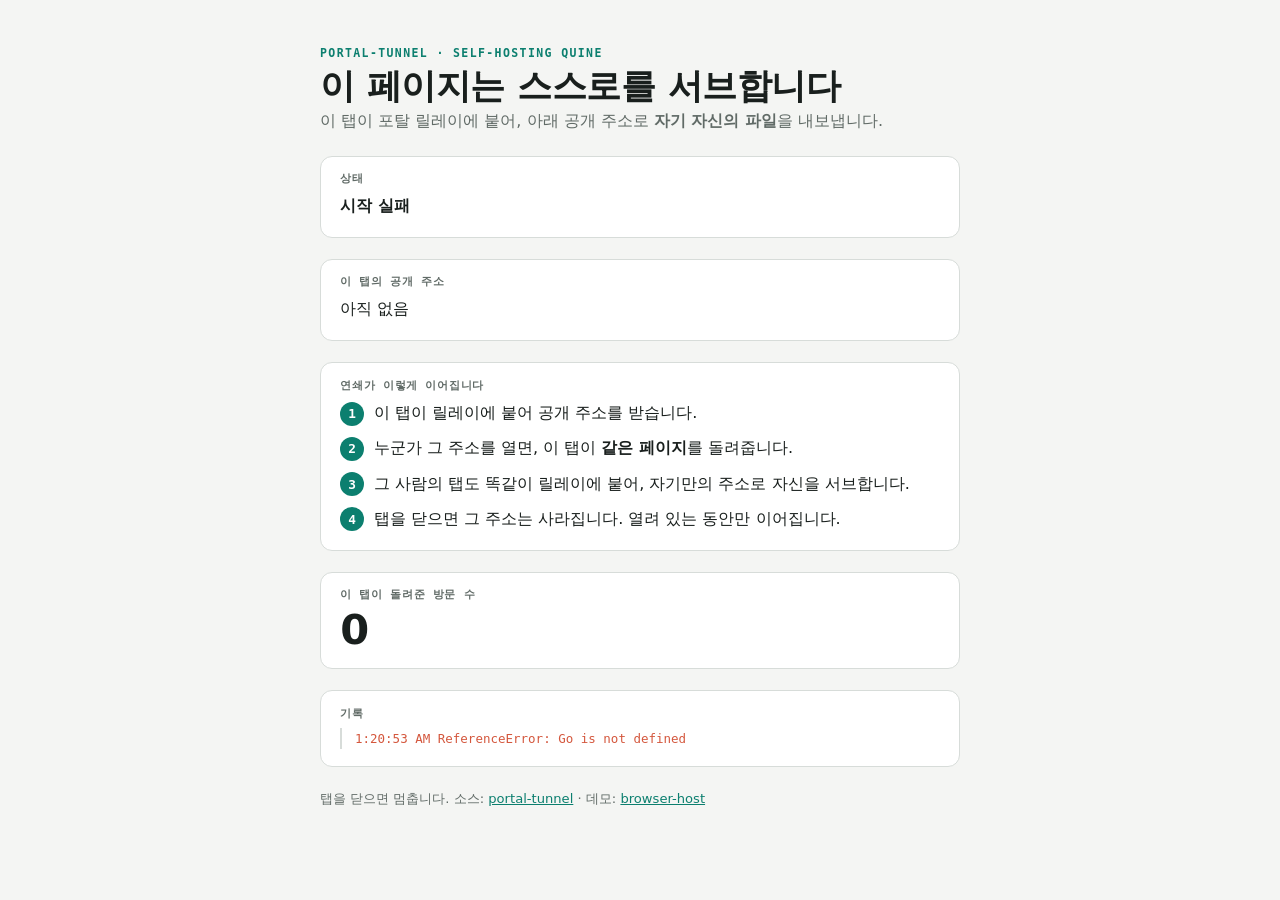
==== selfhost/template.html @ a1f1cf50 "Add a self-hosting single-file page selfhost/ builds one HTML file that serves its own source over P" ====
<!doctype html>
<html lang="ko">
<head>
<meta charset="utf-8">
<meta name="viewport" content="width=device-width, initial-scale=1, viewport-fit=cover">
<title>스스로를 서브하는 페이지</title>
<style>
  :root {
    color-scheme: light dark;
    --bg:#f4f5f3; --surface:#fff; --ink:#191f1d; --muted:#616b67; --line:#d7dcd9;
    --accent:#0c7f6f; --accent-ink:#fff; --code:#eceff0; --font:"Apple SD Gothic Neo","Malgun Gothic",system-ui,sans-serif;
    --mono:ui-monospace,SFMono-Regular,Menlo,monospace;
  }
  @media (prefers-color-scheme: dark) { :root {
    --bg:#10110f; --surface:#191b18; --ink:#e6e9e6; --muted:#9aa29d; --line:#2a2e2a;
    --accent:#3fc9b5; --accent-ink:#06211d; --code:#0c0e0c;
  } }
  * { box-sizing:border-box; }
  body { margin:0; background:var(--bg); color:var(--ink); font:16px/1.65 var(--font);
         min-height:100dvh; display:flex; align-items:flex-start; justify-content:center; padding:clamp(16px,4vw,48px); }
  main { width:100%; max-width:40rem; display:grid; gap:1.3rem; }
  .eyebrow { font:600 .72rem/1 var(--mono); letter-spacing:.12em; text-transform:uppercase; color:var(--accent); }
  h1 { font-size:clamp(1.6rem,5vw,2.2rem); line-height:1.25; margin:.3rem 0 0; letter-spacing:-.01em; text-wrap:balance; }
  p { margin:0; color:var(--muted); }
  .card { background:var(--surface); border:1px solid var(--line); border-radius:12px; padding:1.1rem 1.2rem; display:grid; gap:.5rem; }
  .label { font:600 .68rem/1 var(--mono); letter-spacing:.07em; text-transform:uppercase; color:var(--muted); }
  #stage { font-weight:600; }
  #url a { color:var(--accent); font:600 1rem/1.4 var(--mono); word-break:break-all; }
  .big { font-size:2.6rem; font-weight:800; line-height:1; font-variant-numeric:tabular-nums; }
  .chain { display:grid; gap:.55rem; }
  .chain .step { display:flex; gap:.6rem; align-items:baseline; }
  .chain .n { font:700 .8rem var(--mono); color:var(--accent-ink); background:var(--accent); border-radius:999px;
              min-width:1.5rem; height:1.5rem; display:inline-flex; align-items:center; justify-content:center; flex:none; }
  .chain .t { color:var(--ink); }
  ul#log { list-style:none; margin:0; padding:0; font:12.5px/1.7 var(--mono); color:var(--muted);
           border-left:2px solid var(--line); padding-left:.8rem; max-height:16rem; overflow-y:auto; }
  #log li.hit { color:var(--ink); }
  #log li.bad { color:#d4573d; }
  button { font:600 .85rem var(--font); color:var(--accent-ink); background:var(--accent); border:none;
           border-radius:8px; padding:.5rem .9rem; cursor:pointer; justify-self:start; }
  button:focus-visible { outline:2px solid var(--accent); outline-offset:2px; }
  code { font-family:var(--mono); font-size:.86em; background:var(--code); padding:.08em .35em; border-radius:4px; }
  footer { color:var(--muted); font-size:.82rem; }
  a { color:var(--accent); }
</style>
</head>
<body>
<main>
  <header>
    <div class="eyebrow">portal-tunnel · self-hosting quine</div>
    <h1>이 페이지는 스스로를 서브합니다</h1>
    <p>이 탭이 포탈 릴레이에 붙어, 아래 공개 주소로 <strong>자기 자신의 파일</strong>을 내보냅니다.</p>
  </header>

  <div class="card">
    <div class="label">상태</div>
    <div id="stage">WebAssembly 불러오는 중…</div>
  </div>

  <div class="card">
    <div class="label">이 탭의 공개 주소</div>
    <div id="url">아직 없음</div>
  </div>

  <div class="card chain">
    <div class="label">연쇄가 이렇게 이어집니다</div>
    <div class="step"><span class="n">1</span><span class="t">이 탭이 릴레이에 붙어 공개 주소를 받습니다.</span></div>
    <div class="step"><span class="n">2</span><span class="t">누군가 그 주소를 열면, 이 탭이 <strong>같은 페이지</strong>를 돌려줍니다.</span></div>
    <div class="step"><span class="n">3</span><span class="t">그 사람의 탭도 똑같이 릴레이에 붙어, 자기만의 주소로 자신을 서브합니다.</span></div>
    <div class="step"><span class="n">4</span><span class="t">탭을 닫으면 그 주소는 사라집니다. 열려 있는 동안만 이어집니다.</span></div>
  </div>

  <div class="card">
    <div class="label">이 탭이 돌려준 방문 수</div>
    <div class="big" id="count">0</div>
  </div>

  <div class="card">
    <div class="label">기록</div>
    <ul id="log"></ul>
  </div>

  <button id="copy" hidden type="button">공개 주소 복사</button>
  <footer>
    탭을 닫으면 멈춥니다. 소스: <a href="https://github.com/gosuda/portal-tunnel">portal-tunnel</a> ·
    데모: <a href="https://github.com/naratteu/browser-host">browser-host</a>
  </footer>
</main>

<script>/*__WASM_EXEC__*/</script>
<script id="wasmgz" type="application/octet-stream">__WASM_GZ_B64__</script>
<script>
"use strict";
const $ = (id) => document.getElementById(id);
const REGISTRY = "https://raw.githubusercontent.com/gosuda/portal-tunnel/main/registry.json";
const LOCAL = ["https://localhost"];
let count = 0, publicURL = "";

// The exact bytes this tab serves to every visitor: its own live document.
const SELF_SOURCE = "<!doctype html>\n" + document.documentElement.outerHTML;
window.selfSource = () => SELF_SOURCE;

function log(text, kind="") {
  const li = document.createElement("li");
  li.className = kind;
  li.textContent = `${new Date().toLocaleTimeString()}  ${text}`;
  $("log").prepend(li);
}
function stage(text) { $("stage").textContent = text; }

window.onVisit = (n, path) => {
  count = Number(n);
  $("count").textContent = count;
  log(`#${count} ${path} 에 자신을 돌려줌`, "hit");
};

async function wasmBytes() {
  const b64 = $("wasmgz").textContent.trim();
  const gz = Uint8Array.from(atob(b64), (c) => c.charCodeAt(0));
  const stream = new Response(gz).body.pipeThrough(new DecompressionStream("gzip"));
  return new Response(stream).arrayBuffer();
}

async function fetchWithin(url, ms) {
  const c = new AbortController();
  const t = setTimeout(() => c.abort(), ms);
  try { return await fetch(url, { signal: c.signal }); } finally { clearTimeout(t); }
}
// A relay that can host a browser serves its public certificate chain.
async function hostsBrowsers(relay) {
  try {
    const r = await fetchWithin(`${relay}/sdk/certificate-chain`, 5000);
    return r.ok && (await r.text()).startsWith("-----BEGIN CERTIFICATE-----");
  } catch { return false; }
}
async function candidates() {
  const asked = new URLSearchParams(location.search).getAll("relay");
  if (asked.length) return asked;
  let listed = [];
  try { listed = (await (await fetchWithin(REGISTRY, 5000)).json()).relays; }
  catch { log("registry.json 을 읽지 못함", "bad"); }
  return [...LOCAL, ...listed];
}

function start(relay, name) {
  return new Promise((resolve, reject) => {
    window.portalSelfHost(relay, name,
      (url) => resolve(url),
      (err) => reject(new Error(err)));
  });
}

async function main() {
  stage("WebAssembly 준비 중…");
  const go = new Go();
  const { instance } = await WebAssembly.instantiate(await wasmBytes(), go.importObject);
  go.run(instance);

  const name = (crypto.randomUUID && crypto.randomUUID()) || ("tab-" + Math.random().toString(36).slice(2));
  for (const raw of await candidates()) {
    const relay = raw.replace(/\/+$/, "");
    stage(`${relay} 확인 중…`);
    if (!(await hostsBrowsers(relay))) { log(`${relay}: 브라우저 호스팅 미지원, 건너뜀`); continue; }
    log(`${relay}: ${name} 등록 시도`);
    try {
      publicURL = await start(relay, name);
      window.portalPublicURL = publicURL;
      stage("서빙 중 — 이 탭이 서버입니다");
      $("url").innerHTML = "";
      const a = Object.assign(document.createElement("a"), { href: publicURL, target: "_blank", textContent: publicURL });
      $("url").append(a);
      $("copy").hidden = false;
      log(`${relay}: ${publicURL} 서빙 시작`, "hit");
      return;
    } catch (e) { log(`${relay}: ${e.message}`, "bad"); }
  }
  stage("이 탭을 호스팅할 릴레이를 찾지 못함");
  log("호스팅 가능한 릴레이 없음", "bad");
}

$("copy").addEventListener("click", async () => {
  try { await navigator.clipboard.writeText(publicURL); $("copy").textContent = "복사됨"; }
  catch { $("copy").textContent = "복사 실패"; }
  setTimeout(() => ($("copy").textContent = "공개 주소 복사"), 1500);
});

main().catch((e) => { stage("시작 실패"); log(String(e), "bad"); });
</script>
</body>
</html>
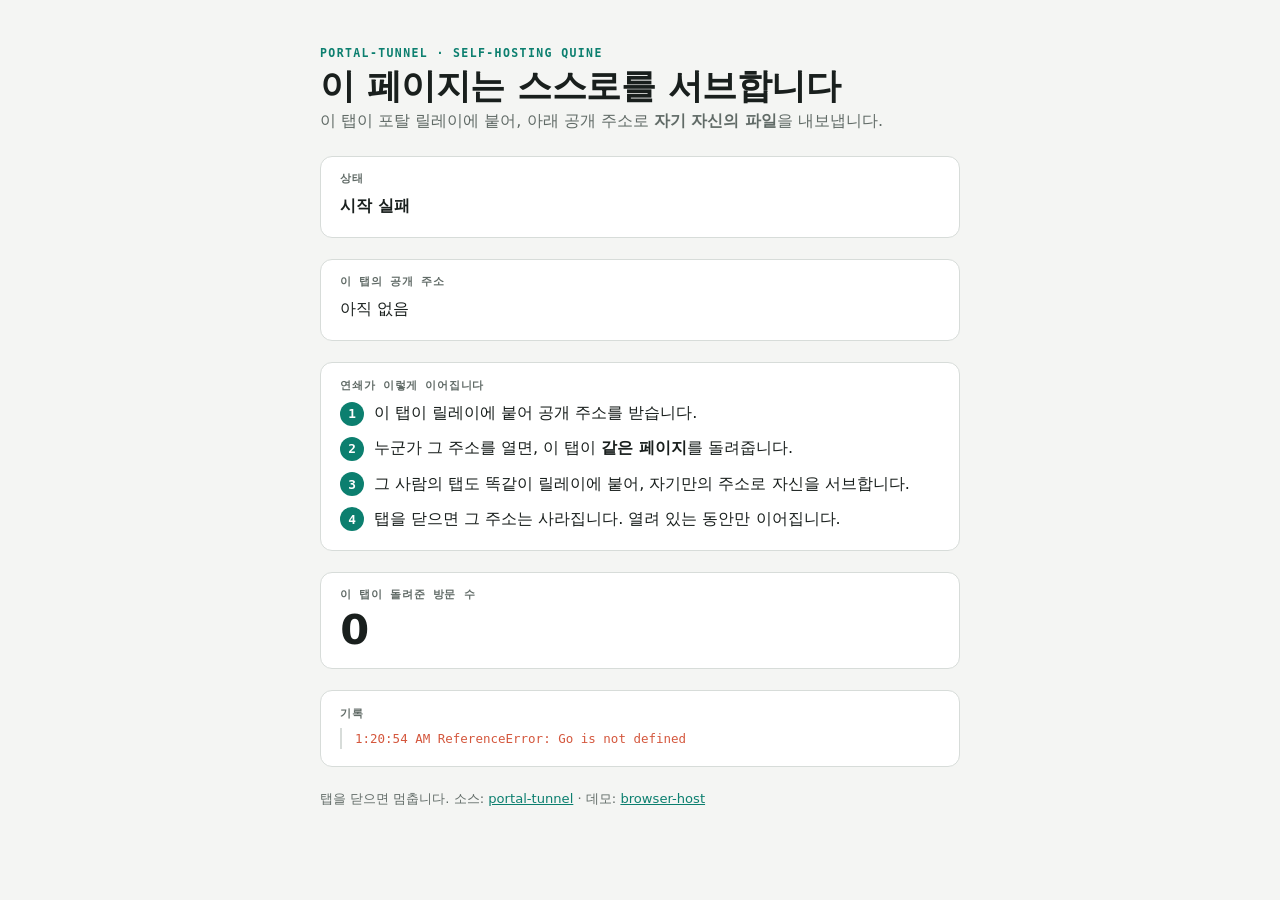
==== commit 32e7c439: "Keep Portal names within 22 characters Relays now bind hostnames to identities as `<name>-<40 hex ad" ====
--- a/selfhost/template.html
+++ b/selfhost/template.html
@@ -156,7 +156,8 @@
   const { instance } = await WebAssembly.instantiate(await wasmBytes(), go.importObject);
   go.run(instance);
 
-  const name = (crypto.randomUUID && crypto.randomUUID()) || ("tab-" + Math.random().toString(36).slice(2));
+  // Relays take names of at most 22 characters, since an identity-bound hostname is `<name>-<40 hex address>`.
+  const name = "tab-" + Array.from(crypto.getRandomValues(new Uint8Array(12)), (b) => (b % 36).toString(36)).join("");
   for (const raw of await candidates()) {
     const relay = raw.replace(/\/+$/, "");
     stage(`${relay} 확인 중…`);
